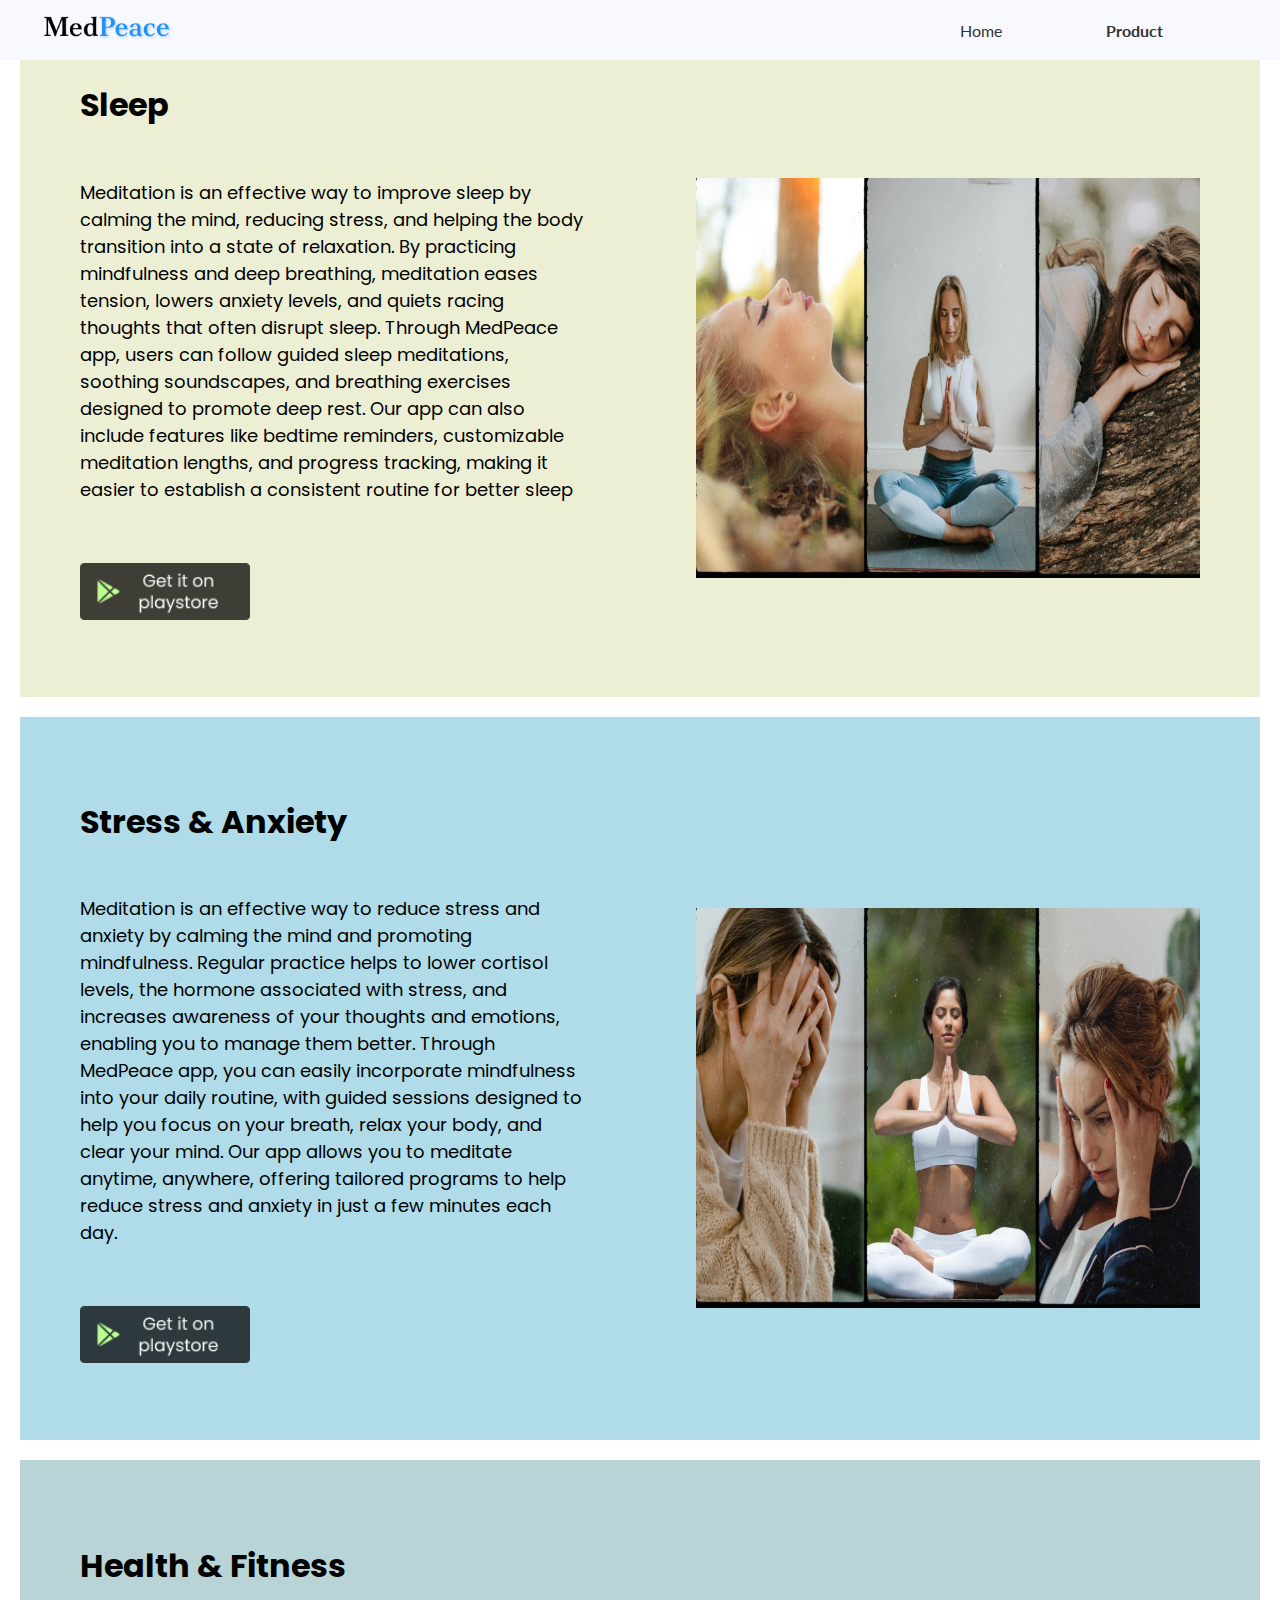
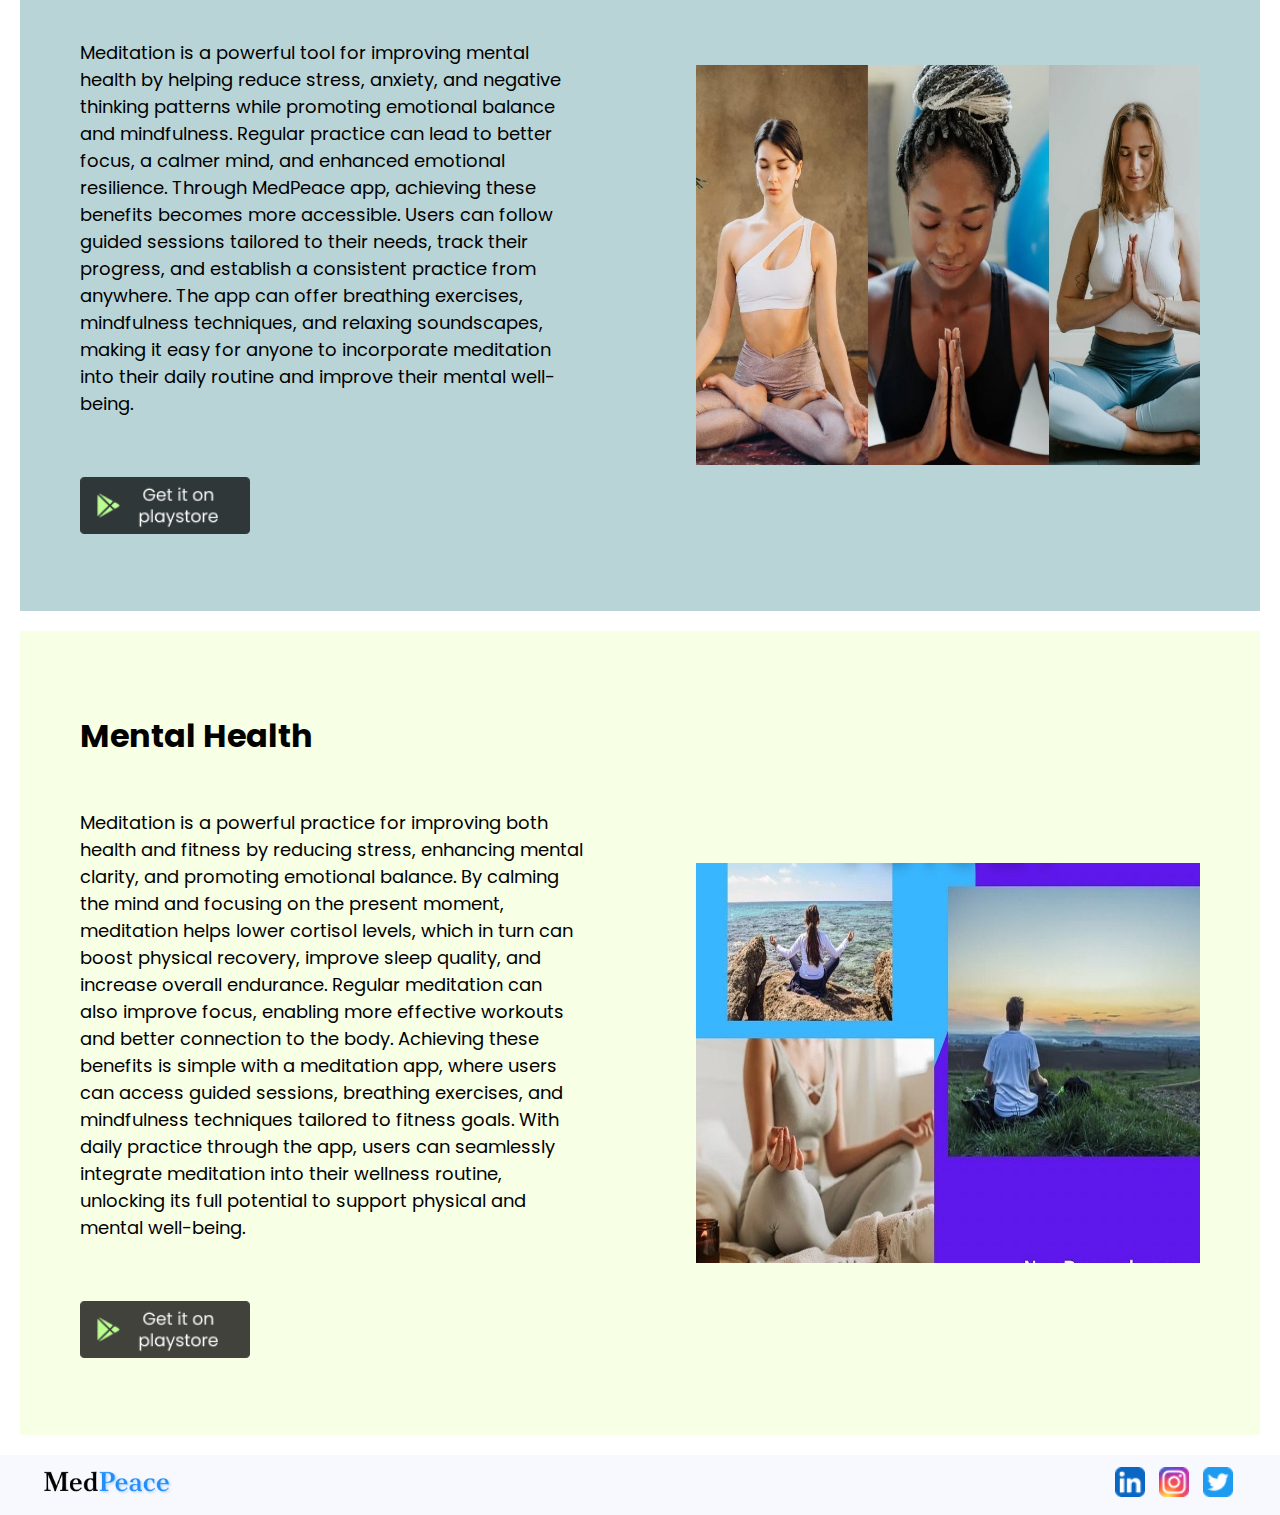
==== product.html @ d997e888 "Add files via upload" ====
<!DOCTYPE html>
<html lang="en">
<head>
    <link href="https://fonts.googleapis.com/css2?family=Lato:wght@400;700&display=swap" rel="stylesheet">
    <link href="https://fonts.googleapis.com/css2?family=Poppins:wght@400;500;600&display=swap" rel="stylesheet">
    <meta charset="UTF-8">
    <meta name="viewport" content="width=device-width, initial-scale=1.0">
    <title>Document</title>
    <link rel="stylesheet" href="style.css">
</head>
<body>
    <header>
        <div class="container">
          <div class="logo">
            <img src="assets/Logo Meditation.png" width="130px">
            </div>
            <nav>
                <ul>
                  <li class="menu-toggle">
                    <img src="assets/menu.png" width="20px"></li>
                  <li><a href="index.html">Home</a></li>
                  <li><b><a href="product.html">Product</a></b></li>
                </ul>
              </nav>
        </div>
      </header>
      
      <div class="responsive-section">
         <div class="text-column">
          <h1 class="main_title">Sleep</h1>
          <p class="main_para">Meditation is an effective way to improve sleep by calming the mind, reducing stress, and helping the body transition into a state of relaxation. By practicing mindfulness and deep breathing, meditation eases tension, lowers anxiety levels, and quiets racing thoughts that often disrupt sleep. Through MedPeace app, users can follow guided sleep meditations, soothing soundscapes, and breathing exercises designed to promote deep rest. Our app can also include features like bedtime reminders, customizable meditation lengths, and progress tracking, making it easier to establish a consistent routine for better sleep</p>
          <p class="play_it"><img src="assets/play.png" width="170px"></p> 
        </div>
        <div class="image-column">
          <img src="assets/collage sleep.jpg"height=50px alt="Descriptive Image">
      </div>
    </div>
    <div class="responsive-section" id="stress_background">
      <div class="text-column">
       <h1 class="main_title">Stress & Anxiety</h1>
       <p class="main_para">Meditation is an effective way to reduce stress and anxiety by calming the mind and promoting mindfulness. Regular practice helps to lower cortisol levels, the hormone associated with stress, and increases awareness of your thoughts and emotions, enabling you to manage them better. Through MedPeace app, you can easily incorporate mindfulness into your daily routine, with guided sessions designed to help you focus on your breath, relax your body, and clear your mind. Our app allows you to meditate anytime, anywhere, offering tailored programs to help reduce stress and anxiety in just a few minutes each day.</p>
       <p class="play_it"><img src="assets/play.png" width="170px"></p> 
     </div>
     <div class="image-column">
       <img src="assets/collage stress.jpg"height=50px alt="Descriptive Image">
   </div>
 </div>

 <div class="responsive-section" id="fitness_background">
  <div class="text-column">
   <h1 class="main_title">Health & Fitness</h1>
   <p class="main_para">Meditation is a powerful tool for improving mental health by helping reduce stress, anxiety, and negative thinking patterns while promoting emotional balance and mindfulness. Regular practice can lead to better focus, a calmer mind, and enhanced emotional resilience. Through MedPeace app, achieving these benefits becomes more accessible. Users can follow guided sessions tailored to their needs, track their progress, and establish a consistent practice from anywhere. The app can offer breathing exercises, mindfulness techniques, and relaxing soundscapes, making it easy for anyone to incorporate meditation into their daily routine and improve their mental well-being.</p>
   <p class="play_it"><img src="assets/play.png" width="170px"></p> 
 </div>
 <div class="image-column">
   <img src="assets/collage fitness.jpg"height=50px alt="Descriptive Image">
</div>
</div>
<div class="responsive-section" id="mental_background">
  <div class="text-column">
   <h1 class="main_title">Mental Health</h1>
   <p class="main_para">Meditation is a powerful practice for improving both health and fitness by reducing stress, enhancing mental clarity, and promoting emotional balance. By calming the mind and focusing on the present moment, meditation helps lower cortisol levels, which in turn can boost physical recovery, improve sleep quality, and increase overall endurance. Regular meditation can also improve focus, enabling more effective workouts and better connection to the body. Achieving these benefits is simple with a meditation app, where users can access guided sessions, breathing exercises, and mindfulness techniques tailored to fitness goals. With daily practice through the app, users can seamlessly integrate meditation into their wellness routine, unlocking its full potential to support physical and mental well-being.</p>
   <p class="play_it"><img src="assets/play.png" width="170px"></p> 
 </div>
 <div class="image-column">
   <img src="assets/collage mental.jpeg"height=50px alt="Descriptive Image">
</div>
</div>
<footer class="footer">
  <div class="container">
    <div class="footer-logo">
      <img src="assets/Logo Meditation.png" width="130px">
    </div>
    <div class="footer-social">
      <a href="#"><img src="assets/linkedin.png" width="30px"></a>
      <a href="#"><img src="assets/instagram.png" width="30px"></a>
      <a href="#"><img src="assets/social network.png" width="30px"></a>
    </div>
  </div>
</footer>
      
    
      
   
      
</body>
</html>
---- style.css ----
body {
    margin: 0;
    padding: 0;
    font-family: 'Poppins', sans-serif;
  }
  
  header {
    background-color:ghostwhite;
    padding: 10px;
    position: fixed;
    width: 100%; 

  }
 
  .container {
    max-width: 1200px; /* Adjust maximum width */
    margin: 0 auto;
    padding:5px 20px 5px 5px;
   
    display: flex;
    justify-content: space-between; /* Equal padding on left and right */
    align-items: center;
    height: 30px;
  }
  
  nav ul {
    list-style: none;
    margin: 0;
    font-family: 'Lato', sans-serif;
  
  }
  
  nav ul li {
    display: inline-block;
    margin-right: 60px; /* Increase the spacing to 30px */
    padding: 20px 20px 20px 20px;
  }
  @media only screen and (max-width: 768px) { /* Adjust breakpoint as needed */
    nav ul li {
      margin: 10px; /* Hide menu items */
    }
  
  }
 nav ul li a {
    text-decoration: none;
    color: #333;
  }
  nav ul li.menu-toggle {
    display: none;
   
  }
  @media only screen and (max-width: 768px) { /* Adjust breakpoint as needed */
    nav ul li {
      display: none; /* Hide menu items */
    }
  
    nav ul li.menu-toggle {
      display: block;
     
    }
  }
  .hero {
    background-image: url('assets/medi\ image.png');
    background-size: cover;
    background-position: center;
    height: 600px; /* Adjust height as needed */
    display: flex;
    align-items: center;
    justify-content:center;
    padding:60px;
    
  }
  
  .hero-content {
    text-align: center;
    font-size:32px;
    color: #080506; /* Adjust text color for visibility */
    padding: 20px;
    margin-top: -120px;
    margin-right: -30px;
   
  }
  @media only screen and (max-width: 768px) { 
    .hero{
      padding:30px;}/* Adjust breakpoint as needed */
    .hero-content {
      font-size:large; 
      width: 80%;
      
    }
  }
  .hero-content p {
    margin-bottom: 80px;
     font-size: 22px; /* Adjust the font size as needed */
  }
  @media only screen and (max-width: 768px) { /* Adjust breakpoint as needed */
    .hero-content p {
      font-size:small; 
    }
  }
  .image-paragraph-section {
    display: flex;
    justify-content: space-between;
    align-items: center;
    padding: 20px;
    background: linear-gradient(to bottom,#afdce8 ,#bc907a);
    margin-top:10px;
    height: 600px;
    
  }
  
  .image-container {
    width: 50%;
   text-align: center;
   margin-top: 80px;
   margin-left: 100px;
  }
  
  .paragraph-container {
    width:50%;
    margin-right: 100px;
    margin-bottom: 0px;
    font-size: large;
  }
  .play_it{
    margin-top: 40px;
  }

@media only screen and (max-width: 768px) { /* Adjust breakpoint as needed */
    .image-paragraph-section {
      flex-direction: column;
      height:1200px;
      
    }
    .image-container {
      width: 100%;
      margin-left: 40px; 
      margin-top:20px;/* Make image full width on mobile */
    }
    .paragraph-container{
        font-size: medium;
        width:100%;
        margin-left:100px;
    }
    .play_it img {
        width: 150px; /* Even smaller for very small screens */
      }
    }
    .card-container {
      text-align: center;
      margin: 10px 0;
      padding: 20px;
      background-color:#afdce8;
     
      
    
    }
  
    .card-grid {
      display: grid;
      
      grid-template-columns: repeat(auto-fit, minmax(300px, 1fr));
      grid-gap: 20px;
    }
  
    .card {
      border: 1px solid #ccc;
      padding-bottom: 20px;
      text-align: center;
      background-color:#C5A07E
    }
  
    .card img {
      width: 100%;
      max-height: 200px; /* Adjust maximum height as needed */
      object-fit: cover;
    }
    /* ... existing CSS ... */

.footer {
  background-color:ghostwhite;
  padding: 10px;
  width:100%;
}

.footer .container {
  display: flex;
  justify-content: space-between;
  align-items: center;
}

.footer-logo {
  margin-right: 20px;
}

.footer-social a {
  margin-right: 10px;
}

/* Container styling */

.responsive-section {
  display: flex;
  flex-wrap: wrap;
  justify-content: space-between;
  align-items: center;
  padding: 60px;
  background-color: rgba(219, 223, 170, 0.5);
  margin-bottom: 20px;
  margin-left: 20px;
  margin-right: 20px;
}
.main_title{
  font-size: xx-large;
}
@media (max-width: 768px) {
  .main_title{
    font-size: x-large;
  }}

  .main_para{
    font-size:large;
  }
  @media (max-width: 768px) {
    .main_para{
      font-size: medium;
    }}
  
/* Left column styling (paragraph and icon) */
.text-column {
  flex: 1;
  max-width: 45%;
  display: flex;
  flex-direction: column;
  gap: 10px;
}

.text-column p {
  margin-bottom: 10px;
}

/* Right column styling (image) */
.image-column {
  flex: 1;
  max-width: 45%;
 
}

.image-column img {
  width: 100%;
 height:400px;
  display: block;
  padding-top: 60px;
}

/* Responsive styling */
@media (max-width: 768px) {
  .responsive-section {
    padding:60px;
    flex-direction: column;
    text-align: center;
  }
  .image-column img {
    padding-top:20px;
    height:300px;
  }
  .text-column,
  .image-column {
    max-width: 100%;
   
  }
}
#stress_background{
  background-color: #afdce8;
}
#fitness_background{
  background-color: rgba(115, 169, 173, 0.5);

}
#mental_background{
  background-color:#F7FFE5;

}
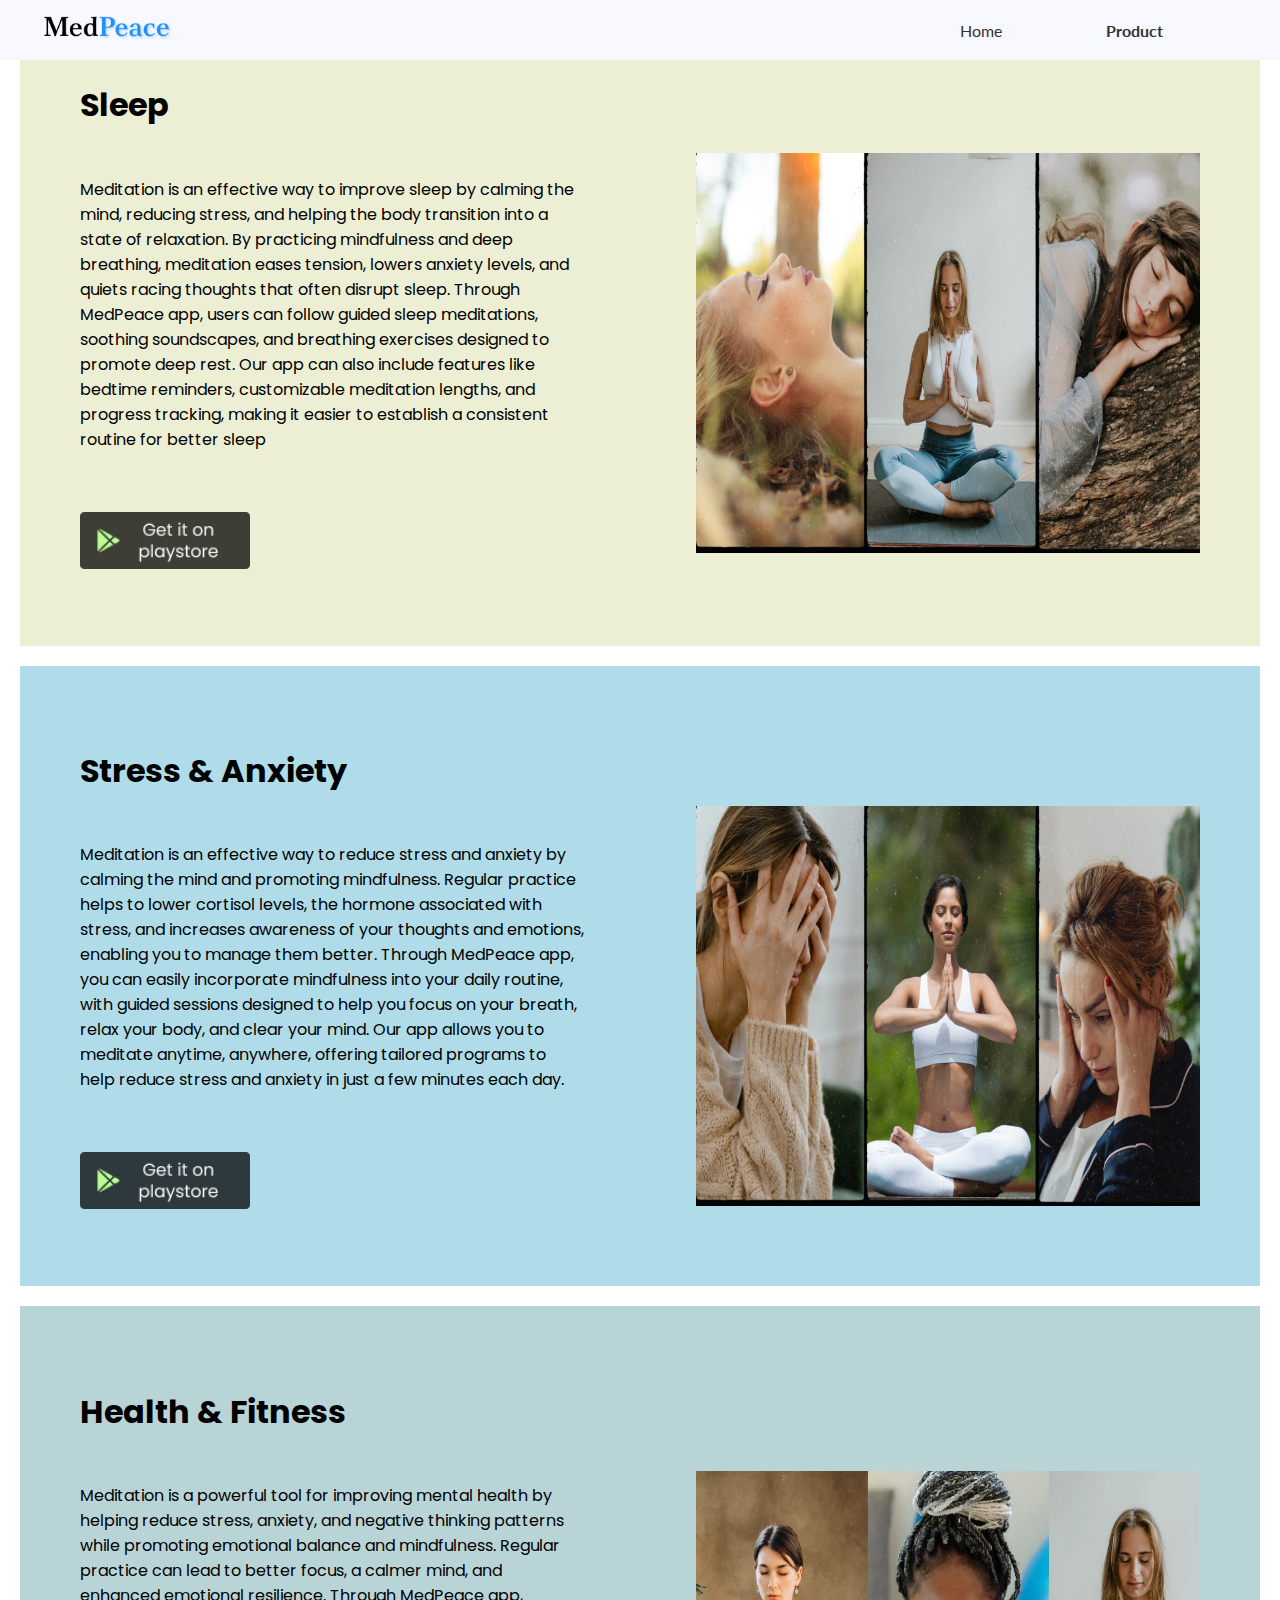
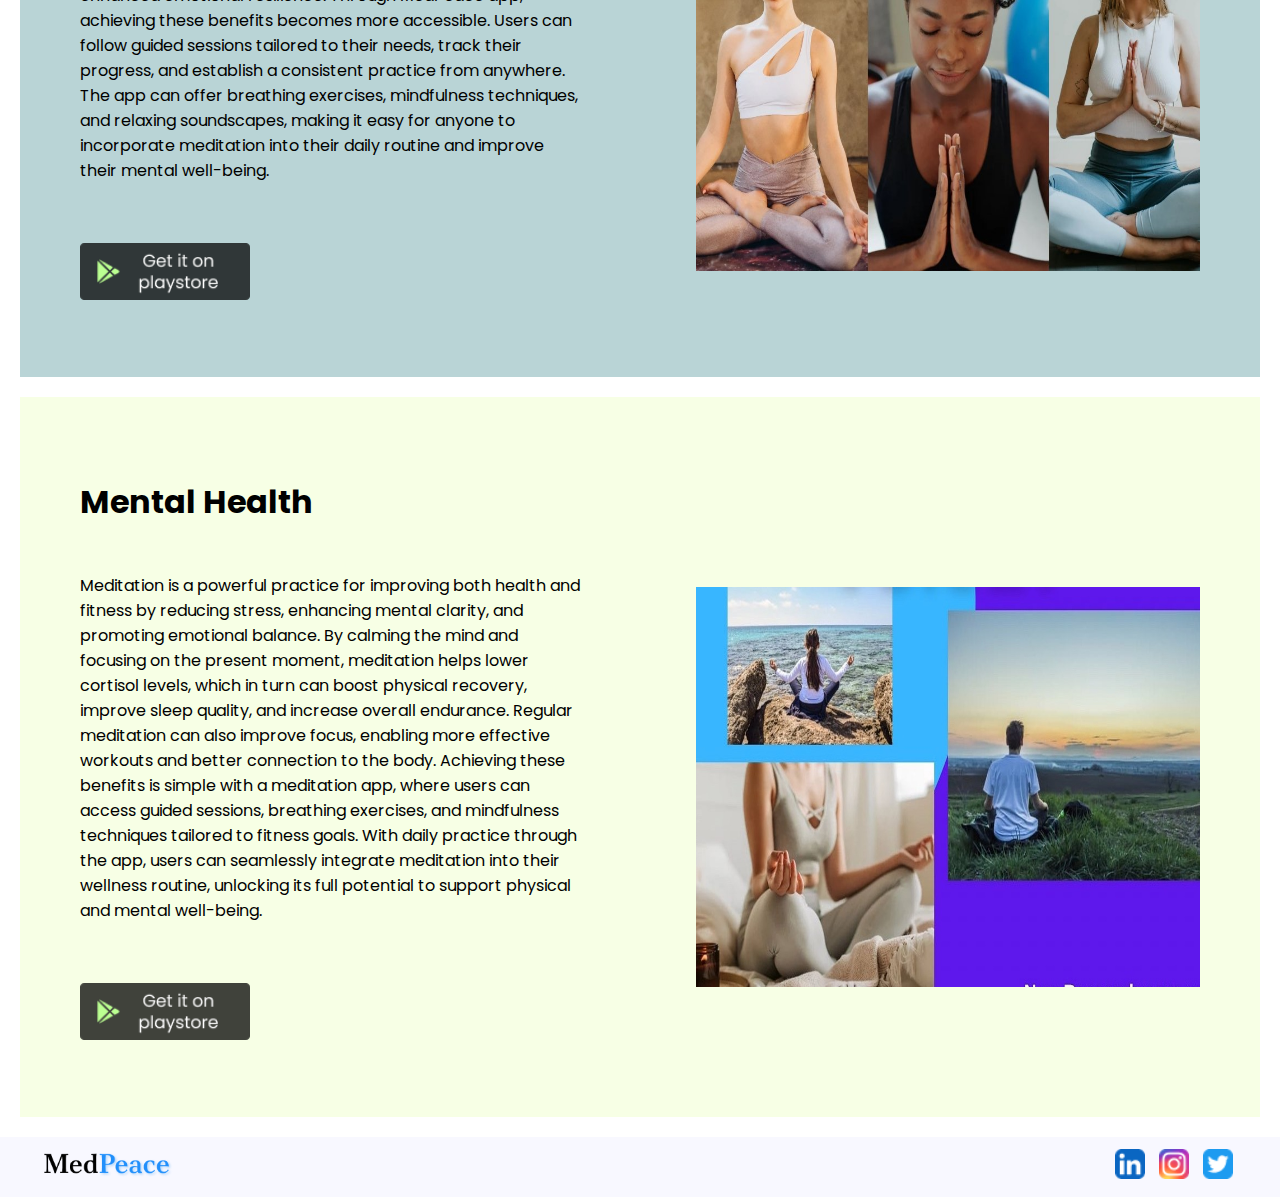
==== commit fb743b11: "Add files via upload" ====
--- a/product.html
+++ b/product.html
@@ -5,19 +5,21 @@
     <link href="https://fonts.googleapis.com/css2?family=Poppins:wght@400;500;600&display=swap" rel="stylesheet">
     <meta charset="UTF-8">
     <meta name="viewport" content="width=device-width, initial-scale=1.0">
-    <title>Document</title>
+    <title>MedPeace</title>
     <link rel="stylesheet" href="style.css">
 </head>
 <body>
     <header>
         <div class="container">
           <div class="logo">
+            <a href="index.html" class="logo"> 
             <img src="assets/Logo Meditation.png" width="130px">
+            </a>
             </div>
             <nav>
                 <ul>
                   <li class="menu-toggle">
-                    <img src="assets/menu.png" width="20px"></li>
+                   <b> <a href="product.html">Product</a></b></li>
                   <li><a href="index.html">Home</a></li>
                   <li><b><a href="product.html">Product</a></b></li>
                 </ul>
--- a/style.css
+++ b/style.css
@@ -35,12 +35,8 @@
     margin-right: 60px; /* Increase the spacing to 30px */
     padding: 20px 20px 20px 20px;
   }
-  @media only screen and (max-width: 768px) { /* Adjust breakpoint as needed */
-    nav ul li {
-      margin: 10px; /* Hide menu items */
-    }
-  
-  }
+ 
+
  nav ul li a {
     text-decoration: none;
     color: #333;
@@ -49,7 +45,19 @@
     display: none;
    
   }
+  
+ 
   @media only screen and (max-width: 768px) { /* Adjust breakpoint as needed */
+    nav ul li {
+      display: none; /* Hide menu items */
+    }
+  
+    nav ul li.menu-toggle {
+      display: block;
+     
+    }
+  }
+  @media only screen and (max-width: 480px) { /* Adjust breakpoint as needed */
     nav ul li {
       display: none; /* Hide menu items */
     }
@@ -89,11 +97,25 @@
       
     }
   }
+  @media only screen and (max-width: 480px) { 
+    .hero{
+      padding:30px;}/* Adjust breakpoint as needed */
+    .hero-content {
+      font-size:large; 
+      width: 80%;
+      
+    }
+  }
   .hero-content p {
     margin-bottom: 80px;
      font-size: 22px; /* Adjust the font size as needed */
   }
   @media only screen and (max-width: 768px) { /* Adjust breakpoint as needed */
+    .hero-content p {
+      font-size:small; 
+    }
+  }
+  @media only screen and (max-width: 480px) { /* Adjust breakpoint as needed */
     .hero-content p {
       font-size:small; 
     }
@@ -102,7 +124,7 @@
     display: flex;
     justify-content: space-between;
     align-items: center;
-    padding: 20px;
+    padding: 10px;
     background: linear-gradient(to bottom,#afdce8 ,#bc907a);
     margin-top:10px;
     height: 600px;
@@ -110,17 +132,19 @@
   }
   
   .image-container {
-    width: 50%;
+    
    text-align: center;
    margin-top: 80px;
    margin-left: 100px;
   }
-  
+ 
   .paragraph-container {
-    width:50%;
-    margin-right: 100px;
-    margin-bottom: 0px;
+    width:70%;
+     margin-bottom: 0px;
     font-size: large;
+  }
+  .paragraph-container p{
+    font-size:16px;
   }
   .play_it{
     margin-top: 40px;
@@ -133,27 +157,49 @@
       
     }
     .image-container {
-      width: 100%;
       margin-left: 40px; 
-      margin-top:20px;/* Make image full width on mobile */
+      margin-top:20px;
+  
+     /* Make image full width on mobile */
     }
     .paragraph-container{
         font-size: medium;
-        width:100%;
-        margin-left:100px;
+        width:70%;
+        height:60%;
+        margin-left:10px;
     }
     .play_it img {
-        width: 150px; /* Even smaller for very small screens */
-      }
-    }
+        width: 120px; /* Even smaller for very small screens */
+      }
+    }
+    @media only screen and (max-width: 480px) { /* Adjust breakpoint as needed */
+      .image-paragraph-section {
+        flex-direction: column;
+        height:1200px;
+        
+      }
+      .image-container {
+    
+        margin-left: 10px; 
+        margin-top:20px;
+      }
+      .paragraph-container{
+          font-size: small;
+          width:70;
+          margin-left:10px;
+      }
+      .play_it img {
+          width: 150px; /* Even smaller for very small screens */
+        }
+      }
+  
+
     .card-container {
+     
       text-align: center;
       margin: 10px 0;
       padding: 20px;
       background-color:#afdce8;
-     
-      
-    
     }
   
     .card-grid {
@@ -167,7 +213,7 @@
       border: 1px solid #ccc;
       padding-bottom: 20px;
       text-align: center;
-      background-color:#C5A07E
+      background-color:#C5A07E;
     }
   
     .card img {
@@ -175,7 +221,35 @@
       max-height: 200px; /* Adjust maximum height as needed */
       object-fit: cover;
     }
-    /* ... existing CSS ... */
+    .card h3 {
+      font-size: 1.5rem; /* Adjust heading size */
+    }
+    
+    .card p {
+      font-size: 14px; /* Default font size */
+    }
+    @media (max-width: 768px) {
+    
+      .card p {
+        font-size: 0.9rem; /* Slightly smaller font size on medium devices */
+      }
+      .card img {
+        width: 100%;
+        height: 500px; /* Adjust maximum height as needed */
+        object-fit: cover;
+      }
+    }
+    
+    @media (max-width: 480px) {
+      .card p {
+        font-size: x-small; /* Even smaller font size on mobile devices */
+      }
+      .card img {
+        width: 100%;
+        height: 500px; /* Adjust maximum height as needed */
+        object-fit: cover;
+      }
+    }
 
 .footer {
   background-color:ghostwhite;
@@ -217,14 +291,20 @@
   .main_title{
     font-size: x-large;
   }}
-
-  .main_para{
-    font-size:large;
-  }
+  @media (max-width: 480px) {
+    .main_title{
+      font-size: x-large;
+    }}
+  
+ 
   @media (max-width: 768px) {
     .main_para{
       font-size: medium;
     }}
+    @media (max-width: 768px) {
+      .main_para{
+        font-size: small;
+      }}
   
 /* Left column styling (paragraph and icon) */
 .text-column {
@@ -238,6 +318,10 @@
 .text-column p {
   margin-bottom: 10px;
 }
+@media (max-width: 480px) {
+  .text_column p{
+    font-size: small;
+  }}
 
 /* Right column styling (image) */
 .image-column {
@@ -280,4 +364,4 @@
 #mental_background{
   background-color:#F7FFE5;
 
-}+}
